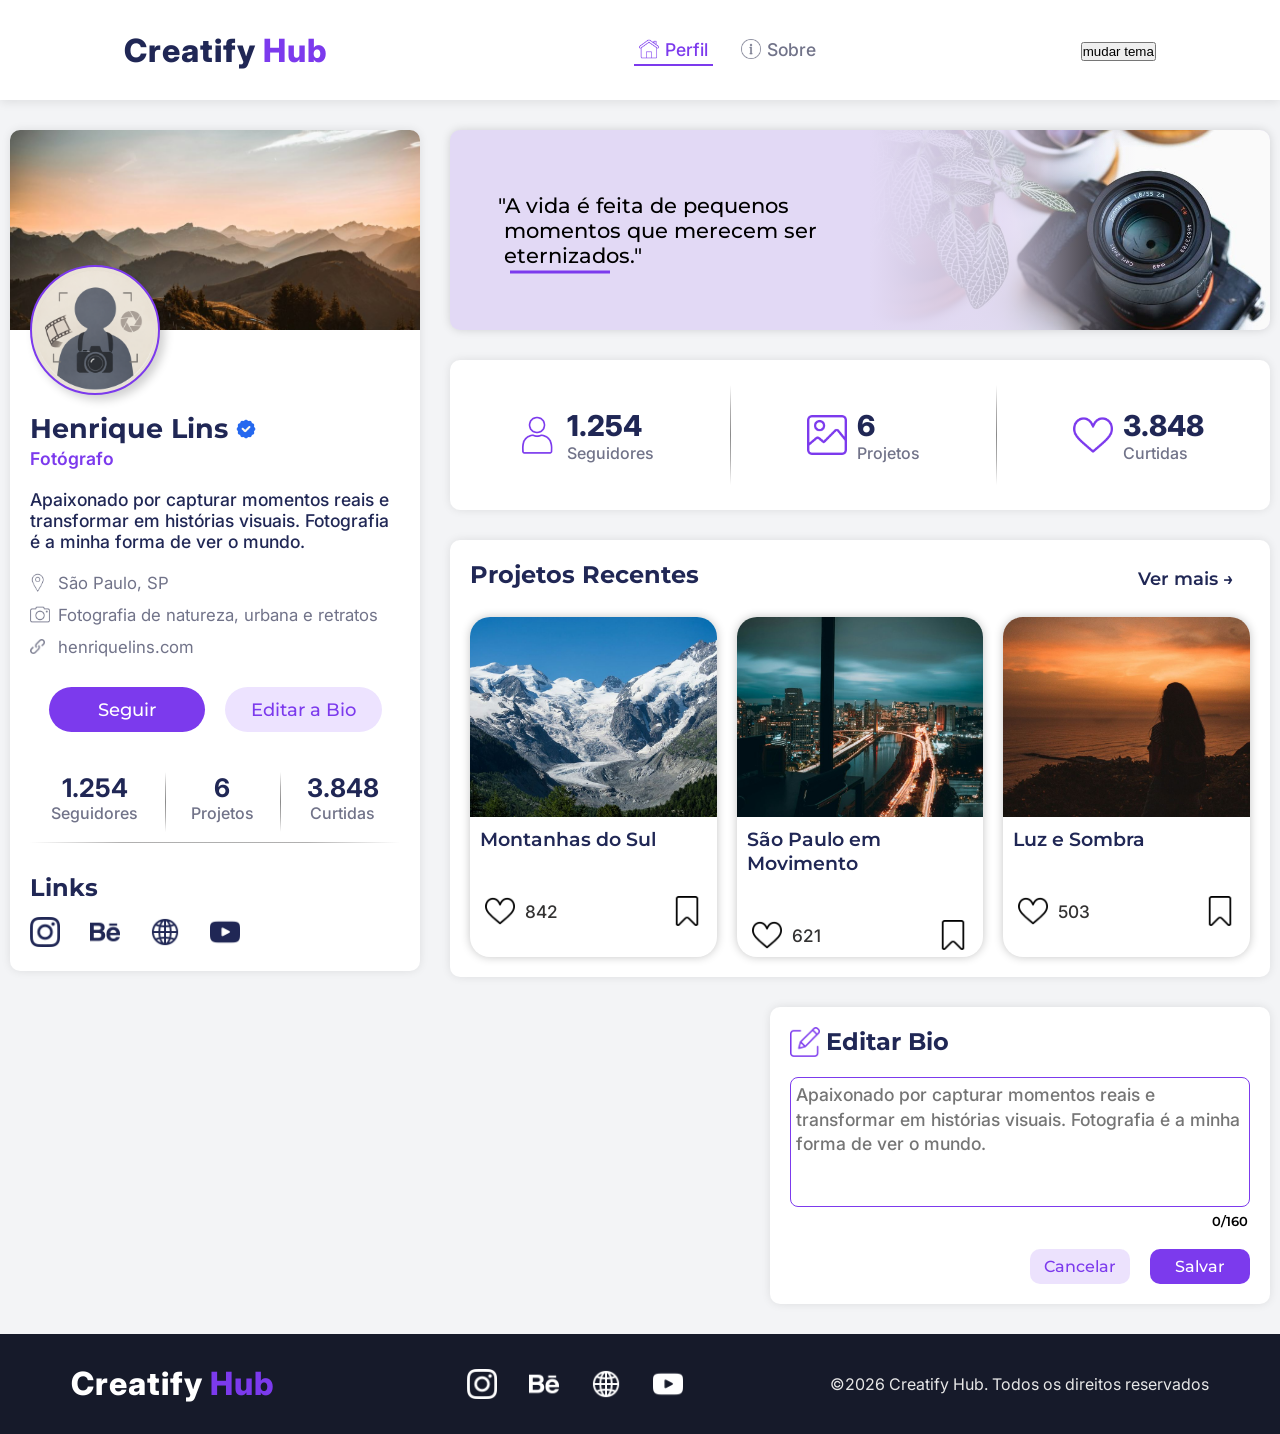
==== index.html @ ccadd4ab "feat: add classes and ids for like and save buttons" ====
<!DOCTYPE html>
<html lang="pt-BR">
<head>
    <meta charset="UTF-8">
    <meta name="viewport" content="width=device-width, initial-scale=1.0">
    <link rel="stylesheet" href="assets/css/style.css">
    <title>Perfil</title>
</head>
<body>
    <header>
        <section id="container-menu">
            <div class="logo-menu">
                <div class="logo-menu-img">
                </div>
                <div class="logo-menu-txt">
                    <p>Creatify <span>Hub</span></p>
                </div>
            </div>

            <nav aria-label="Menu principal" class="menu">
                <ul>
                    <li><a href="index.html" class="ativ"><img src="assets/icons/home.png" alt="" class="img-menu"><img src="assets/icons/home-hover.png" alt="" class="img-hover">Perfil</a></li>

                    <li><a href="pages/sobre.html" ><img src="assets/icons/sobre.png" alt="" class="img-menu"><img src="assets/icons/sobre-hover.png" alt="" class="img-hover">Sobre</a></li>
                </ul>
            </nav>

            <div>
                <button>mudar tema</button>
            </div>
        </section>
    </header>

    <main id="container-perfil">
        <section class="perfil">
            <div class="imagem-de-fundo">
                <img src="assets/img/fotografo-fundo.jpg" alt="" id="plano-fundo">
            </div>

            <div class="informacoes-perfil">
                <div class="info-perfil">
                    <div class="foto-perfil" id="fotos">
                        <img src="assets/img/avatar-fotografo.png" alt="" id="trocar-foto">
                    </div>

                    <h1 class="nome-pf">
                        <span id="nome">Henrique Lins</span>
                        <img src="assets/icons/verificado.png" alt="">
                    </h1>

                    <p id="profissao">Fotógrafo</p>

                    <p id="bio">Apaixonado por capturar momentos reais e transformar em histórias visuais. Fotografia é a minha forma de ver o mundo.</p>

                    <p class="bio-global">
                        <img src="assets/icons/localizacao.png" alt="" class="local-img">
                        <span id="localizacao">São Paulo, SP</span>
                    </p>

                    <p class="bio-global">
                        <span><img src="assets/icons/camera.png" alt="" class="traba-img" id="trabalhos-img"></span>
                        <span id="trabalhos">Fotografia de natureza, urbana e retratos</span>
                    </p>

                    <p class="bio-global">
                        <img src="assets/icons/link.png" alt="" class="link-img">
                        <a href="https://www.linkedin.com/in/henrique-lins-aragao/" target="_blank" rel="noopener noreferrer" id="link-projeto">henriquelins.com</a>
                    </p>

                    <div class="botoes-perfil">
                        <button id="btn-seguir" onclick="seguir()">Seguir</button>
                        <button id="btn-bio" onclick="abrirPopup()">Editar a Bio</button>
                    </div>

                    <dialog id="bio-popup" class="popup">
                        <button class="botao-fechar" onclick="fecharPopup()">X</button>
                        <h3>Editar Bio</h3>
                        <form action="" class="form-bio">
                            <div class="campo">
                                <label for="bio-nome">Nome de Usuario</label>
                                <input type="text" name="nome" id="bio-nome" placeholder="Ex: Henrique lins" maxlength="25">
                            </div>

                            <div class="campo">
                                <label for="profi">Profissão</label>
                                <select name="profi" id="profi" >
                                    <option value="" disabled selected>Escolher profissão</option>
                                    <option value="fotografo">Fotógrafo</option>
                                    <option value="designer">Designer</option>
                                    <option value="ilustrador">Ilustrador</option>
                                </select>
                            </div>

                            <div class="campo">
                                <label for="textoBio">Sua Biografia:</label>
                                <textarea id="textoBio" name="biografia" rows="4" maxlength="160" placeholder="Conte um pouco sobre você... (máximo 160 caracteres)"></textarea>
                                <p class="cont"><span id="contador-popup">0</span>/160</p>
                            </div>

                            <div class="campo">
                                <label for="estado">Escolha seu estado</label>
                                <select id="estado" name="estado" >
                                    <option value="" disabled selected>Escolha o seu estado...</option>
                                    <option value="AC">Acre, AC</option>
                                    <option value="AL">Alagoas, AL</option>
                                    <option value="AP">Amapá, AP</option>
                                    <option value="AM">Amazonas, AM</option>
                                    <option value="BA">Bahia, BH</option>
                                    <option value="CE">Ceará, CE</option>
                                    <option value="DF">Distrito Federal, DF</option>
                                    <option value="ES">Espírito Santo, ES</option>
                                    <option value="GO">Goiás, GO</option>
                                    <option value="MA">Maranhão, MA</option>
                                    <option value="MT">Mato Grosso, MT</option>
                                    <option value="MS">Mato Grosso do Sul, MS</option>
                                    <option value="MG">Minas Gerais, MG</option>
                                    <option value="PA">Pará, PA</option>
                                    <option value="PB">Paraíba, PB</option>
                                    <option value="PR">Paraná, PR</option>
                                    <option value="PE">Pernambuco, PE</option>
                                    <option value="PI">Piauí, PI</option>
                                    <option value="RJ">Rio de Janeiro, RJ</option>
                                    <option value="RN">Rio Grande do Norte, RN</option>
                                    <option value="RS">Rio Grande do Sul, RS</option>
                                    <option value="RO">Rondônia, RO</option>
                                    <option value="RR">Roraima, RR</option>
                                    <option value="SC">Santa Catarina, SC</option>
                                    <option value="SP">São Paulo, SP</option>
                                    <option value="SE">Sergipe, SE</option>
                                    <option value="TO">Tocantins, TO</option>
                                </select>
                            </div>

                            <div class="campo">
                                <label for="especifica">Especificação do seu Trabalho</label>
                                <input type="text" name="especifica" id="especifica"  placeholder="Ex: Fotografia de natureza, urbana e retratos" maxlength="70">
                            </div>

                            <div class="campo">
                                <label for="site">Site</label>
                                <input type="text" name="site" id="site" placeholder="Nome visual Ex: henriquelins.com">
                            </div>

                            <div class="campo">
                                <label for="site-url">URL do Site</label>
                                <input type="url" name="site-url" id="site-url" placeholder="Ex: https://henriquelins.com.br">
                            </div>  
                        </form>
                        <button id="salvar" onclick="salvar()">Salvar</button>
                    </dialog>
                </div>

                <div class="seguidor">
                    <div class="info-segui">
                        <p id="num-seguidores">1.254</p>
                        <span>Seguidores</span>
                    </div>

                    <div class="divisoria"></div>

                    <div class="info-segui">
                        <p>6</p>
                        <span>Projetos</span>
                    </div>

                    <div class="divisoria"></div>

                    <div class="info-segui">
                        <p class="total-curtidas">3.848</p>
                        <span>Curtidas</span>
                    </div>
                </div>

                <nav aria-labelledby="titulo-links" class="redes">
                    <h2 id="titulo-links">Links</h2>
                    <ul>
                        <li><a href="#!">
                            <img src="assets/icons/instagram.png" alt="Acessar Instagram" class="rede-img">
                            <img src="assets/icons/instagram-hover.png" alt="" class="rede-hover">
                        </a></li>

                        <li><a href="#!">
                            <img src="assets/icons/behance.png" alt="Acessar Behance" class="rede-img">
                            <img src="assets/icons/behance-hover.png" alt="" class="rede-hover">
                        </a></li>

                        <li><a href="#!">
                            <img src="assets/icons/internet.png" alt="Acessar Site pessoal" class="rede-img">
                            <img src="assets/icons/internet-hover.png" alt="" class="rede-hover">
                        </a></li>

                        <li><a href="#!">
                            <img src="assets/icons/youtube.png" alt="Acessar YouTube" class="rede-img">
                            <img src="assets/icons/youtube-hover.png" alt="" class="rede-hover">
                        </a></li>
                    </ul>
                </nav>
            </div>
        </section>
  
        <section class="conteudo">
            <div class="frase">
                <pre class="frase-txt" id="frase-conteudo"></pre>

                <div class="frase-img">
                    <img src="assets/img/fotografo-frase.jpg" alt="" id="img-frase">
                </div>
            </div>

            <div class="seguidores">
                <div class="visualizacao">
                    <div><img src="assets/icons/seguidores.png" alt=""></div>
                    <div>
                        <p id="segui">1.254</p>
                        <span>Seguidores</span>
                    </div>
                </div>

                <div class="divisor"></div>

                <div class="visualizacao">
                    <div><img src="assets/icons/projetos.png" alt=""></div>
                    <div>
                        <p>6</p>
                        <span>Projetos</span>
                    </div>
                </div>

                <div class="divisor"></div>

                <div class="visualizacao">
                    <div><img src="assets/icons/curtidas.png" alt=""></div>
                    <div>
                        <p class="total-curtidas">3.848</p>
                        <span>Curtidas</span>
                    </div>
                </div>
            </div>

            <div class="projeto">
                <div class="projeto-titulo">
                    <h2>Projetos Recentes</h2>

                    <button id="btn-ver" onclick="ver()">Ver mais →</button>
                </div>

                <div class="cards">
                    <article class="card">
                        <div class="card-img">
                            <img src="assets/img/fotografo-natureza-1.jpg" alt="Grandes montanhas cobertas de neve sob um céu azul limpo, com um vale glacial ao centro e árvores na base." id="card1">
                        </div>

                        <div class="card-txt">
                            <h3 id="titulo1">Montanhas do Sul</h3>

                            <div class="curti-favorito">
                                <div class="curtidas">
                                    <button class="btn-curtir" aria-label="Curtir post 1"><img src="assets/icons/gostei.png" alt="" class="icone-curtir"></button>
                                    <span class="contador-curtidas">842</span>
                                </div>
                                
                                <button class="btn-salvar" aria-label="Salvar post 1 nos favoritos"><img src="assets/icons/salvar.png" alt="" class="icone-salvar"></button>
                            </div>
                        </div>
                    </article>

                    <article class="card">
                        <div class="card-img">
                            <img src="assets/img/fotografo-urbano-2.jpg" alt="Vista noturna de uma cidade iluminada através de uma janela de escritório, mostrando pontes e o rastro de luz dos carros." id="card2">
                        </div>

                        <div class="card-txt">
                            <h3 id="titulo2">São Paulo em Movimento</h3>

                            <div class="curti-favorito">
                                <div class="curtidas">
                                    <button class="btn-curtir" aria-label="Curtir post 2"><img src="assets/icons/gostei.png" alt="" class="icone-curtir"></button>
                                    <span class="contador-curtidas">621</span>
                                </div>

                                <button class="btn-salvar" aria-label="Salvar post 2 nos favoritos"><img src="assets/icons/salvar.png" alt="" class="icone-salvar"></button>
                            </div>
                        </div>
                    </article>

                    <article class="card">
                        <div  class="card-img">
                            <img src="assets/img/fotografo-retrato-1.jpg" alt="Silhueta de uma pessoa de costas observando o mar e o horizonte durante um pôr do sol alaranjado." id="card3">
                        </div>

                        <div class="card-txt">
                            <h3 id="titulo3">Luz e Sombra</h3>

                            <div class="curti-favorito">
                                <div class="curtidas">
                                    <button class="btn-curtir" aria-label="Curtir post 3"><img src="assets/icons/gostei.png" alt="" class="icone-curtir"></button>
                                    <span class="contador-curtidas">503</span>
                                </div>

                                <button class="btn-salvar" aria-label="Salvar post 3 nos favoritos"><img src="assets/icons/salvar.png" alt="" class="icone-salvar"></button>
                            </div>
                        </div>
                    </article>

                    <article class="card invisivel">
                        <div class="card-img">
                            <img src="assets/img/fotografo-urbano-1.jpg" alt="Pessoa de costas caminhando pelo corredor central de um grande galpão abandonado com pilares pichados." id="card4">
                        </div>

                        <div class="card-txt">
                            <h3 id="titulo4">Novos Caminhos</h3>

                            <div class="curti-favorito">
                                <div class="curtidas">
                                    <button class="btn-curtir" aria-label="Curtir post 4"><img src="assets/icons/gostei.png" alt="" class="icone-curtir"></button>
                                    <span class="contador-curtidas">700</span>
                                </div>

                                <button class="btn-salvar" aria-label="Salvar post 4 nos favoritos"><img src="assets/icons/salvar.png" alt="" class="icone-salvar"></button>
                            </div>
                        </div>
                    </article>

                    <article class="card invisivel">
                        <div class="card-img">
                            <img src="assets/img/fotografo-retrato-2.jpg" alt="Primeiro plano de um suricato olhando diretamente para a câmera contra um fundo de terra desfocado." id="card5">
                        </div>

                        <div class="card-txt">
                            <h3 id="titulo5">Luz Natural do Deserto</h3>

                            <div class="curti-favorito">
                                <div class="curtidas">
                                    <button class="btn-curtir" aria-label="Curtir post 5"><img src="assets/icons/gostei.png" alt="" class="icone-curtir"></button>
                                    <span class="contador-curtidas">935</span>
                                </div>

                                <button class="btn-salvar" aria-label="Salvar post 5 nos favoritos"><img src="assets/icons/salvar.png" alt="" class="icone-salvar"></button>
                            </div>
                        </div>
                    </article>

                    <article class="card invisivel">
                        <div class="card-img">
                            <img src="assets/img/fotografo-natureza-2.jpg" alt="Extenso campo de lavandas roxas organizadas em fileiras sob a luz forte do pôr do sol." id="card6">
                        </div>

                        <div class="card-txt">
                            <h3 id="titulo6">Campo de Flores</h3>

                            <div class="curti-favorito">
                                <div class="curtidas">
                                    <button class="btn-curtir" aria-label="Curtir post 6"><img src="assets/icons/gostei.png" alt="" class="icone-curtir"></button>
                                    <span class="contador-curtidas">247</span>
                                </div>

                                <button class="btn-salvar" aria-label="Salvar post 6 nos favoritos"><img src="assets/icons/salvar.png" alt="" class="icone-salvar"></button>
                            </div>
                        </div>
                    </article>
                </div>
            </div>

            <div class="editar-bio">
                <h2 id="edt"><img src="assets/icons/editar.png" alt="">Editar Bio</h2>
                <form action="">
                    <textarea aria-labelledby="edt" id="trocar-bio" name="trocar-bio" rows="4" maxlength="160" placeholder=""></textarea>
                    <p class="cont-princi"><span id="contador-principal">0</span>/160</p>

                    <div class="botoes-bio">
                        <button type="reset" class="btn-biografia btn-cancela">Cancelar</button>
                        <button type="button" class="btn-biografia btn-salvar" onclick="trocar()">Salvar</button>
                    </div>
                </form>
            </div>
        </section>

    </main>

    <footer>
        <section class="rodape">
            <div class="logo-rodape">
                <div class="logo-rodape-img">

                </div>
                <div class="logo-rodape-txt">
                    <p>Creatify <span>Hub</span></p>
                </div>
            </div>

            <nav aria-label="Redes sociais" class="redes-sociais">
                <ul>
                    <li><a href="#!"><img src="assets/icons/instagram-branco.png" alt="Acessar Instagram"></a></li>
                    <li><a href="#!"><img src="assets/icons/behance-branco.png" alt="Acessar Behance"></a></li>
                    <li><a href="#!"><img src="assets/icons/internet-branco.png" alt="Acessar Site pessoal"></a></li>
                    <li><a href="#!"><img src="assets/icons/youtube-branco.png" alt="Acessar YouTube"></a></li>
                </ul>
            </nav>

            <div class="copy">
                <p>&copy;2026 Creatify Hub. Todos os direitos reservados</p>
            </div>
        </section>
    </footer>

    <script src="assets/js/script.js"></script>
</body>
</html>
---- assets/css/style.css ----
@charset "UTF-8";
@import url('variables.css');

*{
    padding: 0;
    margin: 0;
    box-sizing: border-box;
    outline: 1px solid re;
}

a{
    text-decoration: none;
    user-select: none;
    white-space: nowrap;
    -webkit-tap-highlight-color: transparent;
}

img{
    max-width: 100%;
    height: auto;
    display: block;
    user-select: none;
    -webkit-user-drag: none;
}

h1,h2,h3{
    font-family: var(--fonte-titulo);
    color: var(--cor-texto-escuro);
}

ul{
    list-style: none;
}

body{
    background-color: var(--cor-fundo);
    font-family: var(--fonte-texto);
}

.logo-menu, .logo-rodape{
    width: 100%;
    max-width: 250px;
}

.logo-menu-txt, .logo-rodape-txt{
    font-size: 2rem;
    font-weight: 800;
    letter-spacing: 1px;
}

.logo-menu-txt span, .logo-rodape-txt span{
    color: var(--cor-primaria);
}

html{
    scroll-behavior: smooth;
    scrollbar-width: thin;
    scrollbar-color: var(--cor-primaria) var(--cor-fundo);
}

::-webkit-scrollbar{
    width: 12px;
}

::-webkit-scrollbar-track{
    background-color: var(--cor-fundo);
}

::-webkit-scrollbar-thumb{
    background-color: var(--cor-primaria);
    border-radius: 10px;
    border: 3px solid var(--cor-fundo); 
}

/* ========== Inicio do Menu da pagina ========== */
header{
    display: flex;
    align-items: center;
    justify-content: center;
    min-height: 100px;
    width: 100%;
    background-color: var(--cor-fundo-branco);
    box-shadow: 0px 2px 10px #00000018;
}

#container-menu{
    width: 100%;
    max-width: 1600px;
    min-height: 80px;
    display: flex;
    align-items: center;
    justify-content: space-around;
    flex-flow: row wrap;
}

.logo-menu-txt {
    color: var(--cor-texto-escuro);
}

.menu{
    width: 100%;
    max-width: 210px;
    padding: 5px;
}

.menu ul{
    display: flex;
    justify-content: space-around;
    gap: 10px;
}

.menu a{
    display: flex;
    align-items: end;
    gap: 6px;
    cursor: pointer;
    line-height: 1;
    color: var(--cor-texto-clara);
    font-size: 1.1rem;
    font-weight: 500;
    padding: 5px;
    border-bottom: 2px solid transparent;
    transition: color .3s ease-in-out, border .3s ease-in-out;
}

.menu a:hover{
    color: var(--cor-primaria);
    border-bottom: 2px solid var(--cor-primaria);
}

.menu a:hover .img-hover{
    display: block;
}

.menu a:hover .img-menu{
    display: none;
}

.img-hover{
    display: none;
}

.menu img{
    max-width: 20px;
}

.menu a:focus-visible{
    outline: 2px solid var(--cor-primaria);
    outline-offset: 4px;
    color: var(--cor-primaria);
    border-bottom: none;
    border-radius: 5px;
}

.menu a:focus-visible .img-hover{
    display: block;
}

.menu a:focus-visible .img-menu{
    display: none;
}

a.ativ{
    color: var(--cor-primaria);
    border-bottom: 2px solid var(--cor-primaria);
}

a.ativ .img-hover{
    display: block;
}

a.ativ .img-menu{
    display: none;
}
/* ========== Fim do Menu da pagina ========== */


/* ========== Inicio da pagina perfil ========== */
#container-perfil{
    display: flex;
    align-items: flex-start;
    justify-content: center;
    flex-flow: row nowrap;
    margin: 20px auto;
    gap: 30px;
    width: 100%;
    max-width: 1600px;
    padding: 10px;
}

.perfil{
    background-color: var(--cor-fundo-branco);
    box-shadow: 0px 0px 10px #00000018;
    border-radius: 10px;
    flex: 1;
}

.imagem-de-fundo{
    border-radius: 10px 10px 0 0;
    height: 200px;
}

.imagem-de-fundo img{
    border-radius: 10px 10px 0 0;
    height: 200px;
    width: 100%;
    object-fit: cover;
}

.foto-perfil{
    position: absolute;
    box-shadow: 5px 5px 10px #0000002f;
    background-color: #E9E2D6;
    border-radius: 50%;
    width: 130px;
    height: 130px;
    bottom:50%;
    top: 0;
    left: 20px;
    transform: translateY(-50%);
    border: 2px solid var(--cor-primaria);
    z-index: 1;
}

.foto-perfil img{
    object-fit: cover;
    border-radius: 50%;
}

.informacoes-perfil{
    position: relative;
    display: flex;
    flex-flow: column nowrap;
    gap: 30px;
    padding: 20px;
}

.info-perfil{
    margin-top: 60px;
}

.nome-pf{
    display: flex;
    align-items: center;
    gap: 8px;
    line-height: 1.4;
}

.nome-pf img{
    max-width: 20px;
}

#nome{
    font-weight: 700;
    font-size: 1.7rem;
    color: var(--cor-texto-escuro);
}

#profissao{
    font-size: 1.1rem;
    font-weight: 600;
    color: var(--cor-primaria);
    margin-bottom: 20px;
}

#bio{
    font-size: 1.1rem;
    margin-bottom: 20px;
    font-weight: 500;
    color: var(--cor-texto-escuro);
    overflow-wrap: anywhere;
}

.bio-global{
    display: flex;
    align-items: center;
    gap: 8px;
    margin: 12px 0;
    color: var(--cor-texto-clara);
    font-size: 1.05rem;
    font-weight: 400;
}

.local-img , .link-img{
    max-width: 15px;
    margin-right: 5px;
}

#trabalhos{
    overflow-wrap: anywhere;
}

.traba-img{
    max-width: 20px;
}

.botoes-perfil{
    width: 100%;
    max-width: 90%;
    margin: 30px auto 0 auto;
    display: flex;
    justify-content: center;
    flex-flow: row wrap;
    gap: 20px;
}

#link-projeto{
    color: var(--cor-texto-clara);
    transition: color .2s;
    user-select: auto;
    cursor: pointer;
    border-radius: 3px;
}

#link-projeto:hover{
    color: var(--cor-primaria);
    text-decoration: underline;
}

#link-projeto:focus-visible{
    outline: 1px solid var(--cor-primaria);
    outline-offset: 3px;
    color: var(--cor-primaria);
    text-decoration: underline;
}

#btn-seguir, #btn-bio{
    flex: 1;
    border: none;
    padding: 12px;
    font-size: 1.1rem;
    font-weight: 500;
    border-radius: 50px;
    white-space: nowrap;
    font-family: var(--fonte-titulo);
    cursor: pointer;
    transition: transform .2s;
}

#btn-seguir:active, #btn-bio:active{
    transform: translateY(5px) scale(.95);
}

#btn-seguir:focus-visible, #btn-bio:focus-visible{
    outline: 2px solid var(--cor-primaria);
    outline-offset: 6px;
    transform: translateY(5px) scale(.95);
}

#btn-seguir{
    background-color: var(--cor-primaria);
    color: var(--cor-fundo-branco);
}

#btn-bio{
    background-color: #ede3ff;
    color: var(--cor-primaria);
}

.seguidor{
    position: relative;
    display: flex;
    justify-content: space-evenly;
    align-items: center;
    gap: 10px;
    text-align: center;
    padding: 10px 5px 20px 5px;
}

.seguidor::before{
    position: absolute;
    content: "";
    background-image: linear-gradient(to right,#FFF , #b1b0b0, #8b8b8bb0 ,#b1b0b0 , #FFF );
    bottom: 0;
    left: 0;
    width: 100%;
    height: 1px;
}

.divisoria::before{
    position: absolute;
    content: "";
    background-image: linear-gradient(to bottom,#FFF , #b1b0b0, #8b8b8b ,#b1b0b0 , #FFF );
    top: 50%;
    bottom: 0;
    width: 1px;
    height: 60px;
    transform: translateY(-50%);
}

.info-segui p{
    color: var(--cor-texto-escuro);
    font-size: 1.6rem;
    font-weight: 700;
}

.info-segui span, .visualizacao span{
    color: var(--cor-texto-clara);
    font-size: 1rem;
    font-weight: 500;
}

.redes h2{
    margin-bottom: 15px;
}

.redes a{
    cursor: pointer;
    position: relative;
    display: inline-block;
    width: 30px;
    height: 30px;
}

.redes ul{
    display: flex;
    align-self: center;
    gap: 30px;
}

.redes img{
    max-width: 100%;
    height: auto;
    position: absolute;
    left: 0;
    top: 0;
    transition: opacity .5s ease-out;
}

.rede-img{
    opacity: 1;
}

.rede-hover {
    opacity: 0;
}

.redes a:hover .rede-img {
    opacity: 0;
}

.redes a:hover .rede-hover {
    opacity: 1;
}

.redes a:focus-visible{
    outline: 2px solid var(--cor-primaria);
    outline-offset: 4px;
    border-radius: 5px;
}

.redes a:focus-visible .rede-img {
    opacity: 0;
}

.redes a:focus-visible .rede-hover {
    opacity: 1;
}

.popup{
    width: 90%;
    max-width: 450px;
    position: fixed;
    left: 50%;
    top: 50%;
    transform: translate(-50%, -50%);
    background-color: var(--cor-fundo);
    border: none;
    padding: 20px;
    box-shadow: 0px 0px 10px #00000069;
    border-radius: 20px;
    z-index: 1;
}

.popup::backdrop{
    background-color: #000000a8;
}

.popup h3{
    font-size: 1.3rem;
    font-weight: 700;
    color: var(--cor-primaria);
    margin-bottom: 20px;
}

.botao-fechar{
    font-size: 1rem;
    font-weight: 700;
    line-height: 1;
    padding: 4px 6px;
    position: absolute;
    top: 20px;
    right: 20px;
    cursor: pointer;
    color: var(--cor-primaria);
    font-family: var(--fonte-texto);
    border-radius: 5px;
    border: none;
    background-color: transparent;
    transition: background-color .4s , color .4s;
}

.botao-fechar:hover{
    background-color: var(--cor-primaria);
    color: var(--cor-fundo-branco);
}

.form-bio{
    display: flex;
    flex-flow: column nowrap;
    align-items: flex-start;
    gap: 20px;
}

.campo{
    display: flex;
    align-self: stretch;
    flex-flow: column nowrap;
    gap: 10px;
    font-family: var(--fonte-titulo);
}

.campo label{
    font-size: 1.15rem;
    font-weight: 600;
    color: var(--cor-texto-escuro);
}

#bio-nome, #site, #especifica {
    font-size: 1.06rem;
    font-weight: 400;
    border: 2px solid var(--cor-primaria);
    border-radius: 5px;
    padding: 8px 5px;

    font-family: var(--fonte-texto);
    transition: border .4s, border-radius .4s, box-shadow .4s;
}

#bio-nome:focus, .campo textarea:focus, #site:focus, #especifica:focus{
    border: 2px solid var(--cor-primaria-hover);
    border-radius: 10px;
    outline: none;
    box-shadow: 0px 0px 10px #5928ad67;
}

.campo textarea{
    border: 2px solid var(--cor-primaria);
    border-radius: 5px;
    padding: 10px;
    resize: none;
    height: 130px;
    font-size: 1.06rem;
    font-weight: 400;
    transition: border .4s, border-radius .4s, box-shadow .4s;
}

.cont, .cont-princi{
    font-family: var(--fonte-titulo);
    font-weight: 600;
    text-align: right;
    font-size: .8rem;
    line-height: 1;
    padding-right: 2px;
}

.campo select{
    font-size: 1.06rem;
    font-weight: 500;
    color: var(--cor-texto-escuro);
    align-self: flex-start;
    padding: 5px;
    cursor: pointer;
    border: 2px solid var(--cor-primaria);
    border-radius: 5px;
    font-family: var(--fonte-texto);
}

.campo select:focus{
    outline: none;
    border: 2px solid var(--cor-primaria-hover);
}

#salvar{
    display: block;
    margin: 20px 5px 10px auto;
    width: 80px;
    padding: 10px;
    border-radius: 20px;
    border: none;
    background-color: var(--cor-primaria);
    color: var(--cor-fundo-branco);
    font-size: 1rem;
    font-weight: 500;
    font-family: var(--fonte-titulo);
    cursor: pointer;
}

.conteudo{
    display: flex;
    flex-flow: column nowrap;
    gap: 30px;
    flex: 2;
}

.frase{
    display: flex;
    align-items: center;
    justify-content: center;
    background-color: #7c3aed25;
    box-shadow: 0px 0px 10px #00000025;
    border-radius: 10px;
    min-height: 120px;
}

.frase-txt{
    position: relative;
    display: flex;
    align-items: center;
    justify-content: space-around;
    font-size: 1.3rem;
    font-family: var(--fonte-titulo);
    font-weight: 500;
    flex: 1;
    min-height: 100px;
    padding: 10px;
}

.frase-txt::before{
    position: absolute;
    content: "";
    bottom: 5px;
    right: 50%;
    width: 100px;
    height: 3px;
    transform: translate(-50%, -50%);
    background-color: var(--cor-primaria);
}

.frase-img{
    position: relative;
    align-self: stretch;
    flex: 1;
}

.frase-img img {
    display: block;
    border-radius: 0px 10px 10px 0px;
    width: 100%;
    height: 200px;
    object-fit: cover;
}

.frase-img::after{
    position: absolute;
    content: "";
    inset: 0;
    background-image: linear-gradient(to right, #E2D9F4, #e2d9f4d2, #ffffff00 , #ffffff00);
}

.seguidores{
    position: relative;
    background-color: var(--cor-fundo-branco);
    box-shadow: 0px 0px 10px #00000018;
    display: flex;
    align-items: center;
    justify-content: space-evenly;
    border-radius: 10px;
    height: 150px;
    gap: 10px;
}

.visualizacao {
    display: flex;
    align-items: center;
    justify-content: center;
    gap: 10px;
}

.visualizacao img{
    max-width: 40px;
}

.visualizacao p{
    font-size: 1.8rem;
    font-weight: 800;
    color: var(--cor-texto-escuro);
}

.divisor::before{
    position: absolute;
    content: "";
    background-image: linear-gradient(to bottom,#FFF , #b1b0b0, #8b8b8b ,#b1b0b0 , #FFF );
    width: 1px;
    height: 100px;
    transform: translateY(-50%);
    top: 50%;
    bottom: 0;
}

.projeto{
    background-color: var(--cor-fundo-branco);
    box-shadow: 0px 0px 10px #00000018;
    border-radius: 10px;
    padding: 20px;
}

#btn-ver{
    cursor: pointer;
    padding: 8px 16px;
    background-color: transparent;
    font-family: var(--fonte-titulo);
    font-size: 1.1rem;
    font-weight: 600;
    color: var(--cor-texto-escuro);
    border: none;
    transition: color .2s;
}

#btn-ver:hover{
    color: var(--cor-primaria);
}

#btn-ver:focus-visible{
    outline: 2px solid var(--cor-primaria);
    outline-offset: 2px;
    color: var(--cor-primaria);
    border-radius: 5px;
}

.projeto-titulo{
    display: flex;
    justify-content: space-between;
    margin-bottom: 20px;
}

.cards{
    display: grid;
    grid-template-columns: repeat(3,1fr);
    gap: 20px;
}

.card{
    box-shadow: 0px 0px 10px #0000003b;
    border-radius: 20px;
    height: 340px;
}

.card-img img{
    height: 200px;
    width: 100%;
    border-radius: 20px 20px 0px 0px;
    object-fit: cover;
}

.card-txt{
    padding: 10px;
}

.curti-favorito{
    height: 90px;
    display: flex;
    align-items: end;
    justify-content: space-between;
    padding: 10px 0;
}

.curti-favorito button{
    border: none;
    padding: 5px;
    cursor: pointer;
    background-color: transparent;
}

.curti-favorito button:focus-visible{
    outline: 2px solid var(--cor-primaria);
    outline-offset: 1px;
    border-radius: 5px;
}

.curti-favorito img{
    max-width: 30px;
}

.card-txt h3{
    font-size: 1.2rem;
    font-weight: 600;
}

.curtidas{
    display: flex;
    align-items: center;
    gap: 5px;
}

.curtidas span{
    color: #333232;
    font-size: 1.08rem;
    font-weight: 500;
}

.invisivel{
    display: none;
}

.editar-bio{
    width: 100%;
    max-width: 500px;
    align-self: flex-end;
    background-color: var(--cor-fundo-branco);
    box-shadow: 0px 0px 10px #00000018;
    border-radius: 10px;
    padding: 20px;
}

.editar-bio h2{
    display: flex;
    line-height: 1;
    align-items: center;
    margin-bottom: 20px;
    gap: 6px;
}

.editar-bio img{
    max-width: 30px;
}

.editar-bio textarea{
    width: 100%;
    height: 130px;
    
    resize: none;
    font-size: 1.1rem;
    font-family: var(--fonte-texto);
    font-weight: 500;
    padding: 5px;
    line-height: 1.4;
    border: 1px solid var(--cor-primaria);
    border-radius: 8px;
    transition: border .3s, border-radius .3s;
}

.cont-princi{
    margin: 5px 0 20px 0;
}

.editar-bio textarea:focus{
    border: 1px solid var(--cor-primaria-hover);
    outline: none;
    border-radius: 12px;
    box-shadow: 0px 0px 10px #5928ad67;
}

.botoes-bio{
    display: flex;
    justify-content: right;
    gap: 20px;
}

.btn-biografia{
    font-family: var(--fonte-titulo);
    font-size: 1rem;
    font-weight: 500;
    cursor: pointer;
    width: 100px;
    padding: 8px;
    border-radius: 10px;
    border: none;
}

.btn-cancela{
    background-color: #7c3aed25;
    color: var(--cor-primaria);
}

.btn-salvar{
    background-color: var(--cor-primaria);
    color: var(--cor-fundo-branco);
}
/* ========== Fim da pagina perfil ========== */


/* ========== Inicio do Rodape da pagina ========== */
footer{
    width: 100%;
    background-color: var(--cor-fundo-rodape);
    min-height: 100px;
    padding: 10px;
    color: var(--cor-texto-rodape);
    display: flex;
    align-items: center;
    justify-content: center;
}

.rodape{
    width: 100%;
    max-width: 1600px;
    min-height: 80px;
    display: flex;
    align-items: center;
    justify-content: space-around;
    flex-flow: row wrap;
    gap: 10px;
}

.logo-rodape-txt{
    color: var(--cor-fundo-branco);
}

.redes-sociais{
   padding: 8px;
}

.redes-sociais ul{
    display: flex;
    flex-flow: row wrap;
    gap: 20px;
}

.redes-sociais img{
    max-width: 30px;
}

.redes-sociais a{
    display: block;
    padding: 6px;
    border-radius: 10px;
    cursor: pointer;
    transition: background-color .4s, transform .4s;
}

.redes-sociais a:hover{
    background-color: #ffffff1e;
    transform: translateY(-3px);
}

.redes-sociais a:focus-visible{
    outline: 2px solid var(--cor-fundo);
    transform: translateY(-3px);
}
/* ========== Fim do Rodape da pagina ========== */
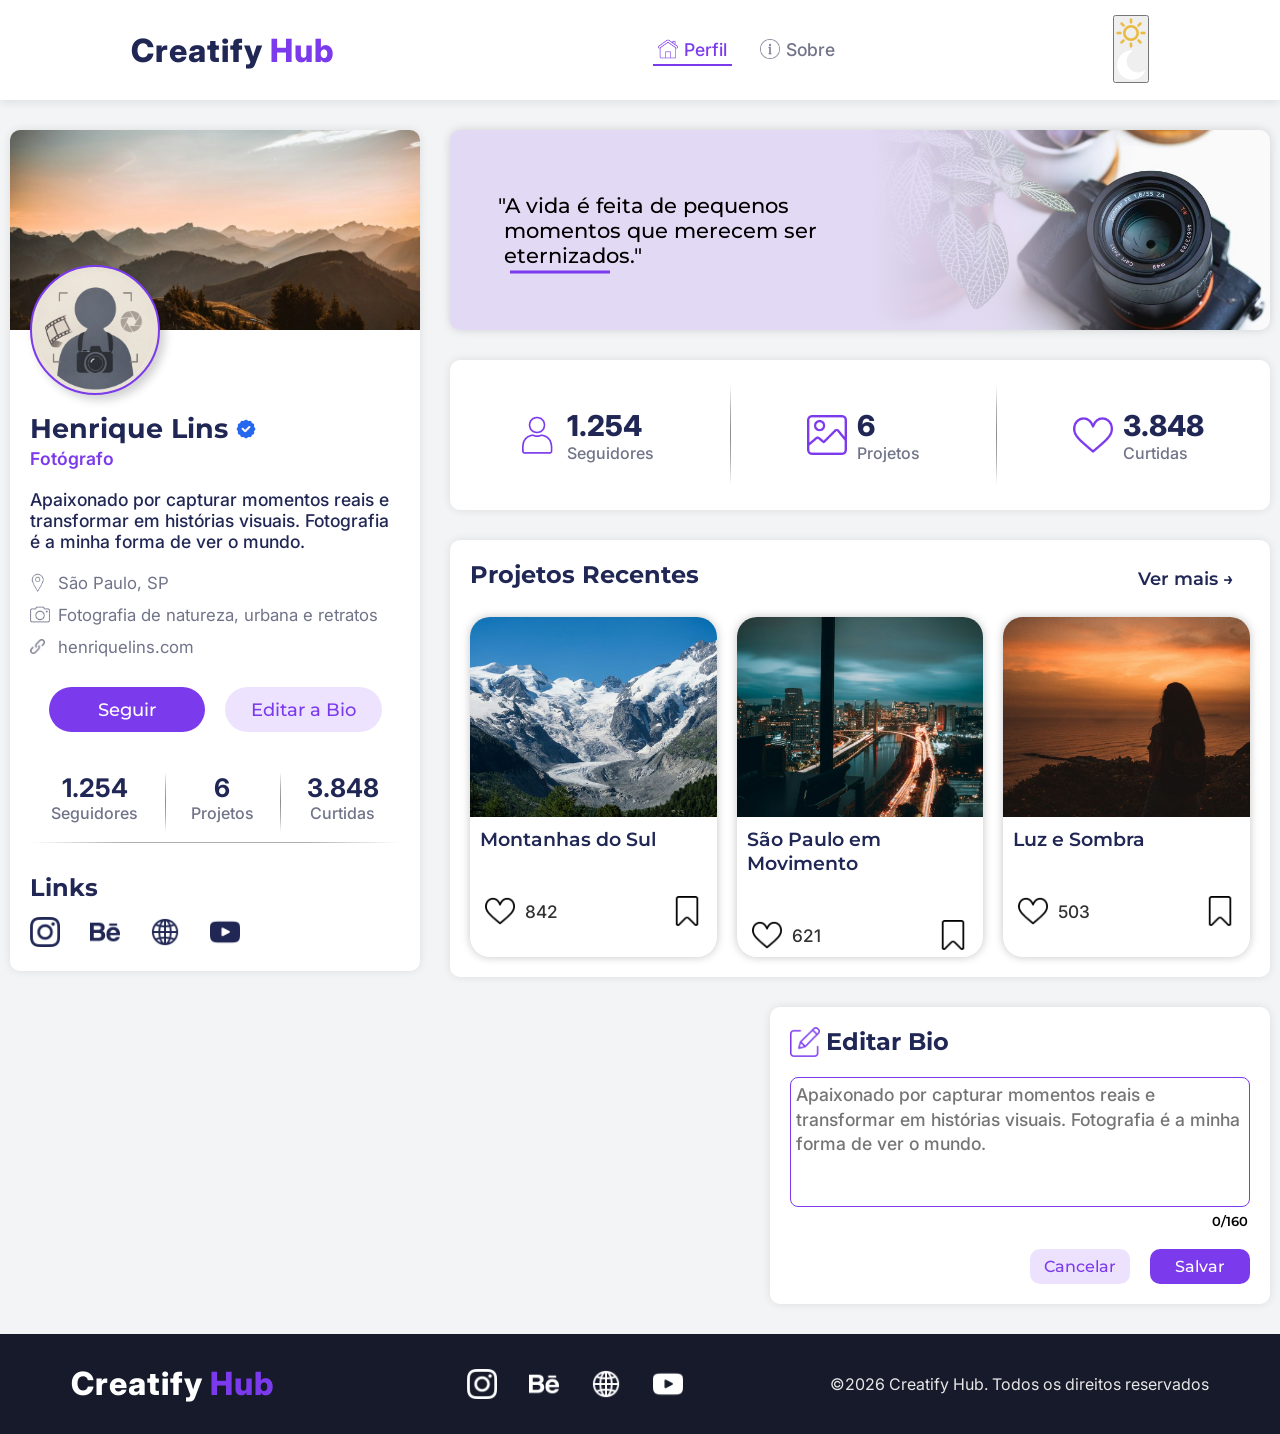
==== commit 2dcda75f: "feat: add theme toggle button to profile page" ====
--- a/index.html
+++ b/index.html
@@ -26,7 +26,12 @@
             </nav>
 
             <div>
-                <button>mudar tema</button>
+                <button id="troca-tema" onclick="mudar()">
+                    <span class="bolinha">
+                        <img src="assets/icons/tema-claro.png" alt="" id="tema-img" class="tema-claro">
+                        <img src="assets/icons/tema-escuro.png" alt="" id="tema-img" class="tema-escuro">
+                    </span>
+                </button>
             </div>
         </section>
     </header>
@@ -404,5 +409,6 @@
     </footer>
 
     <script src="assets/js/script.js"></script>
+    <script src="assets/js/sobre.js"></script>
 </body>
 </html>
--- a/assets/css/style.css
+++ b/assets/css/style.css
@@ -5,7 +5,6 @@
     padding: 0;
     margin: 0;
     box-sizing: border-box;
-    outline: 1px solid re;
 }
 
 a{
@@ -526,7 +525,7 @@
     color: var(--cor-texto-escuro);
 }
 
-#bio-nome, #site, #especifica {
+#bio-nome, #site, #especifica, #site-url{
     font-size: 1.06rem;
     font-weight: 400;
     border: 2px solid var(--cor-primaria);
@@ -537,7 +536,7 @@
     transition: border .4s, border-radius .4s, box-shadow .4s;
 }
 
-#bio-nome:focus, .campo textarea:focus, #site:focus, #especifica:focus{
+#bio-nome:focus, .campo textarea:focus, #site:focus, #especifica:focus, #site-url:focus{
     border: 2px solid var(--cor-primaria-hover);
     border-radius: 10px;
     outline: none;
@@ -635,6 +634,11 @@
     height: 3px;
     transform: translate(-50%, -50%);
     background-color: var(--cor-primaria);
+    transition: right 0.3s ease;
+}
+
+.frase-txt.mover::before{
+    right: 59%;
 }
 
 .frase-img{
@@ -880,6 +884,269 @@
 /* ========== Fim da pagina perfil ========== */
 
 
+/* ========== Inico da pagina sobre ========== */
+#container-sobre{
+    display: flex;
+    justify-self: center;
+    flex-flow: column nowrap;
+    max-width: 1500px;
+    width: 100%;
+    gap: 50px;
+    padding: 10px;
+    margin: 30px 0;
+}
+
+#container-sobre p{
+    font-size: 1.1rem;
+    font-weight: 500;
+    color: var(--cor-texto-clara);
+}
+
+.global-span{
+    display: block;
+    font-weight: 700;
+    color: var(--cor-primaria);
+    margin-bottom: 8px;
+}
+
+.hero-sobre p, .conteudo-sobre p{
+    margin: 10px 0 0 0;
+}
+
+.hero-sobre{
+    display: flex;
+    gap: 10px;
+}
+
+.hero-txt{
+    flex: 4;
+}
+
+.hero-txt h1 {
+    line-height: 1;
+}
+
+.hero-txt h1 > span{
+    color: var(--cor-primaria);
+}
+
+.hero-txt p{
+    margin: 15px 0;
+}
+
+.hero-txt a{
+    display: block;
+    text-align: center;
+    padding: 10px;
+    border-radius: 10px;
+    max-width: 180px;
+    background-color: var(--cor-secundaria);
+    color: black;
+    font-size: 1.1rem;
+    font-weight: 600;
+    letter-spacing: 1px;
+    transition: transform .1s;
+    margin-top: 20px;
+}
+
+.hero-txt a:active{
+    transform: translateY(3px);
+}
+
+.hero-img{
+    flex: 6;
+}
+
+.hero-img img{
+    max-width: 500px;
+    margin: auto;
+}
+
+.conteudo-sobre{
+    display: flex;
+    flex-flow: column nowrap;
+    gap: 30px;
+}
+
+.cards-sobre{
+    display: flex;
+    align-items: center;
+    gap: 25px;
+    padding: 20px;
+    background-color: var(--cor-fundo-branco);
+    box-shadow: 0px 0px 10px #00000018;
+    border-radius: 10px;
+}
+
+.sobre{
+    flex: 2;
+}
+
+.info-sobre{
+    flex: 5;
+    display: flex;
+    justify-content: space-evenly;
+    gap: 20px;
+}
+
+.funciona{
+    position: relative;
+}
+
+.func {
+    max-width: 220px;
+    padding: 5px;
+    text-align: center;
+}
+
+.func-divisor::before {
+    position: absolute;
+    content: "\27E9";
+    color: #7c3aed77;
+    font-family: var(--fonte-texto);
+    font-size: 1.5rem;
+    font-weight: 600;
+    top: 50%;
+    transform: translate(-50%, -50%);
+}
+
+.func-img{
+    position: relative;
+    display: flex;
+    align-items: center;
+    justify-content: center;
+    margin: 0 auto 10px auto;
+    width: 80px;
+    height: 80px;
+    border-radius: 50%;
+
+}
+
+.func-img img{
+    max-width: 40px;
+}
+
+.func-img::before{
+    position: absolute;
+    content: "";
+    color: var(--cor-fundo-branco);
+    font-size: 1rem;
+    width: 20px;
+    height: 20px;
+    background-color: var(--cor-primaria);
+    border-radius: 50%;
+    top: 0;
+    left: 0;
+    line-height: 1;
+    display: flex;
+    align-items: center;
+    justify-content: center;
+}
+
+.func-img1::before{
+    content: "1";
+}
+.func-img2::before{
+    content: "2";
+}
+.func-img3::before{
+    content: "3";
+}
+.func-img4::before{
+    content: "4";
+}
+
+.func-img-primar{
+    background-color: #7c3aed17;
+}
+
+.func-img-secun{
+    background-color: #facc1521;
+}
+
+.card-profi{
+    display: flex;
+    flex-flow: column nowrap;
+    border-radius: 10px;
+    padding: 10px;
+    box-shadow: 0px 0px 10px #0000003a;
+}
+
+.profi{
+    display: flex;
+    align-items: center;
+    justify-content: center;
+    width: 60px;
+    height: 60px;
+    margin: 10px 0;
+    border-radius: 50%;
+}
+
+.profi img{
+    max-width: 40px;
+}
+
+img.curva{
+   max-width: 50px;
+}
+
+.profi-primaria{
+    background-color: var(--cor-primaria);
+}
+
+.profi-secundaria{
+    background-color: var(--cor-secundaria);
+}
+
+.btn-perfil{
+    align-self: flex-end;
+    display: flex;
+    align-items: center;
+    justify-content: center;
+    margin: 20px 0 10px 0;
+    color: var(--cor-fundo-branco);
+    background-color: var(--cor-primaria);
+    width: 40px;
+    height: 40px;
+    border-radius: 50%;
+    cursor: pointer;
+    padding: 2px;
+}
+
+.btn-perfil img{
+    max-width: 16px;
+}
+
+.card-comu{
+    box-shadow: 0px 0px 10px #0000003a;
+    padding: 10px 10px 20px 10px;
+    border-radius: 10px;
+}
+
+.sob{
+    display: flex;
+    align-items: center;
+    justify-content: center;
+    width: 80px;
+    height: 80px;
+    border-radius: 50%;
+    margin: 10px 0 15px 0;
+}
+
+.sob img{
+    max-width: 40px;
+}
+
+.sob-prima{
+    background-color: #7c3aed17;
+}
+
+.sob-segu{
+    background-color: #facc1521;
+}
+/* ========== Fim da pagina sobre ========== */
+
+
 /* ========== Inicio do Rodape da pagina ========== */
 footer{
     width: 100%;
@@ -938,4 +1205,8 @@
     outline: 2px solid var(--cor-fundo);
     transform: translateY(-3px);
 }
+
+.copy{
+    text-align: center;
+}
 /* ========== Fim do Rodape da pagina ========== */
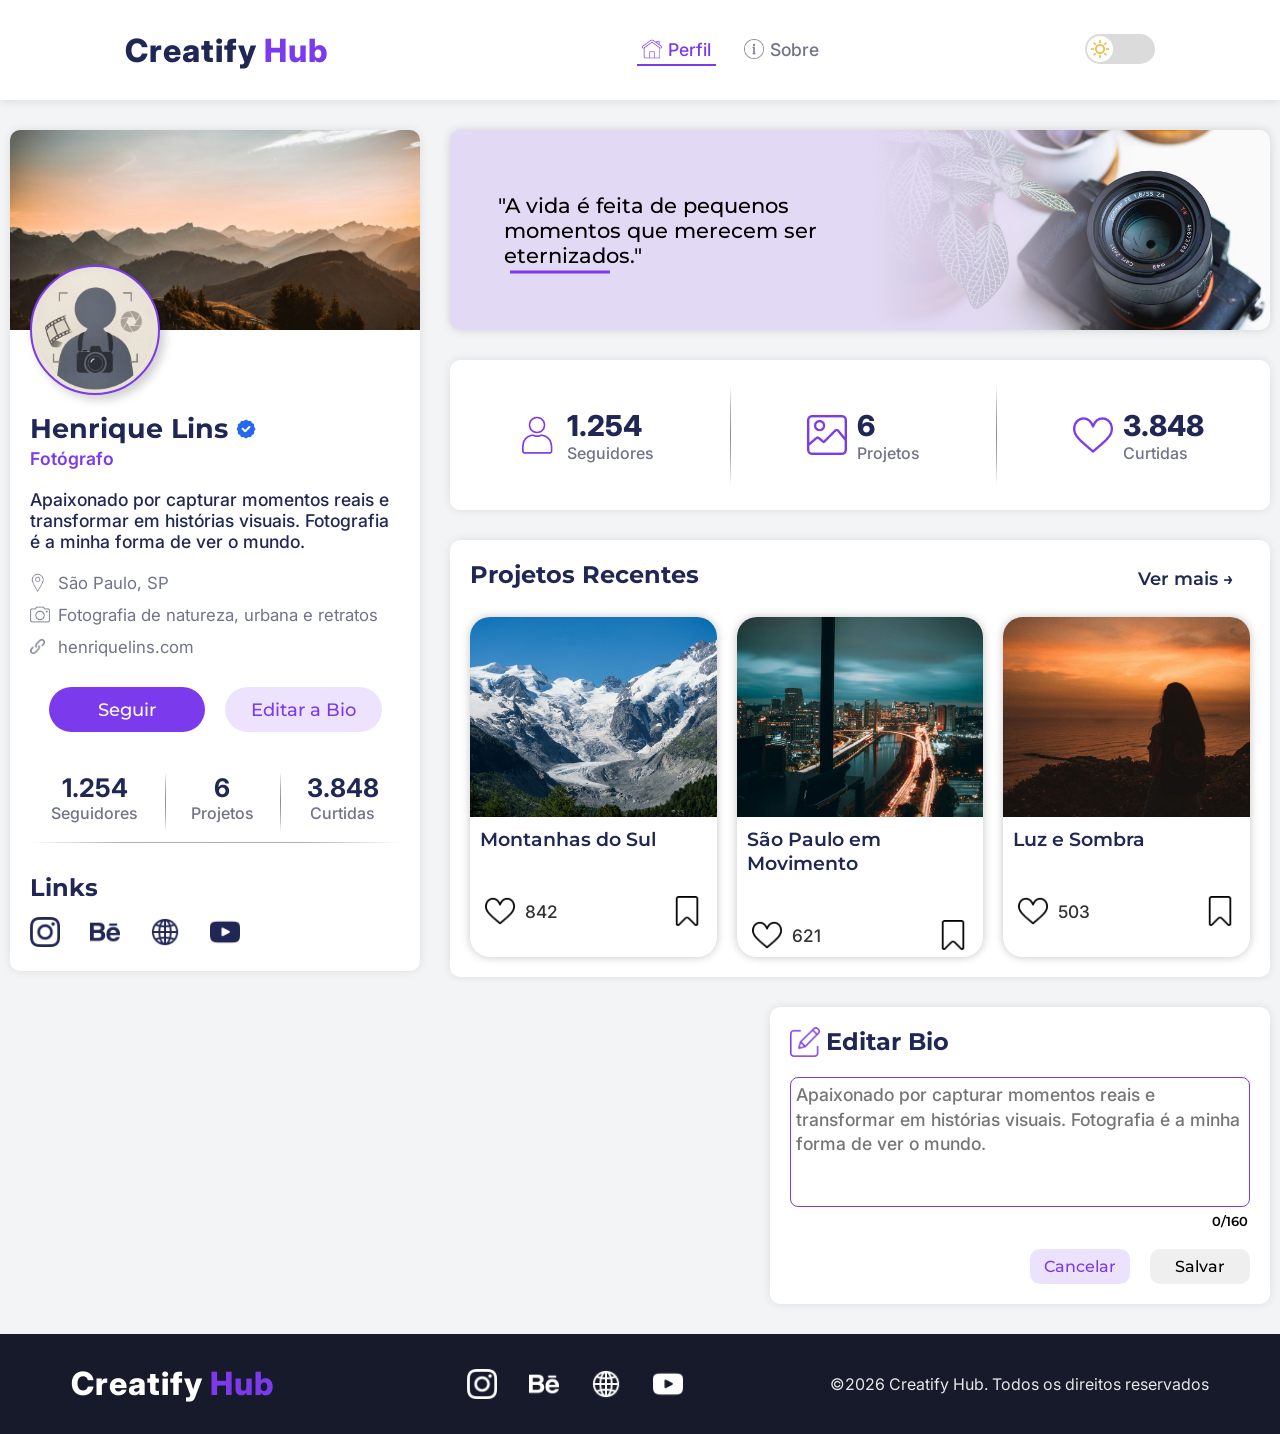
==== commit 8d64f726: "fix: adjust HTML images for dark mode" ====
--- a/index.html
+++ b/index.html
@@ -19,14 +19,24 @@
 
             <nav aria-label="Menu principal" class="menu">
                 <ul>
-                    <li><a href="index.html" class="ativ"><img src="assets/icons/home.png" alt="" class="img-menu"><img src="assets/icons/home-hover.png" alt="" class="img-hover">Perfil</a></li>
-
-                    <li><a href="pages/sobre.html" ><img src="assets/icons/sobre.png" alt="" class="img-menu"><img src="assets/icons/sobre-hover.png" alt="" class="img-hover">Sobre</a></li>
+                    <li>
+                        <a href="index.html" class="ativ">
+                            <img src="assets/icons/home.png" alt="" class="img-menu">
+                            <img src="assets/icons/home-hover.png" alt="" class="img-hover">Perfil
+                     </a>
+                    </li>
+
+                    <li>
+                        <a href="pages/sobre.html">
+                            <img src="assets/icons/sobre.png" alt="" class="img-menu">
+                            <img src="assets/icons/sobre-hover.png" alt="" class="img-hover">Sobre
+                        </a>
+                    </li>
                 </ul>
             </nav>
 
             <div>
-                <button id="troca-tema" onclick="mudar()">
+                <button id="troca-tema" aria-label="Modo escuro" onclick="mudar()">
                     <span class="bolinha">
                         <img src="assets/icons/tema-claro.png" alt="" id="tema-img" class="tema-claro">
                         <img src="assets/icons/tema-escuro.png" alt="" id="tema-img" class="tema-escuro">
@@ -180,22 +190,22 @@
                     <h2 id="titulo-links">Links</h2>
                     <ul>
                         <li><a href="#!">
-                            <img src="assets/icons/instagram.png" alt="Acessar Instagram" class="rede-img">
+                            <img id="instagram" src="assets/icons/instagram.png" alt="Acessar Instagram" class="rede-img">
                             <img src="assets/icons/instagram-hover.png" alt="" class="rede-hover">
                         </a></li>
 
                         <li><a href="#!">
-                            <img src="assets/icons/behance.png" alt="Acessar Behance" class="rede-img">
+                            <img id="behance" src="assets/icons/behance.png" alt="Acessar Behance" class="rede-img">
                             <img src="assets/icons/behance-hover.png" alt="" class="rede-hover">
                         </a></li>
 
                         <li><a href="#!">
-                            <img src="assets/icons/internet.png" alt="Acessar Site pessoal" class="rede-img">
+                            <img id="site-pessoal" src="assets/icons/internet.png" alt="Acessar Site pessoal" class="rede-img">
                             <img src="assets/icons/internet-hover.png" alt="" class="rede-hover">
                         </a></li>
 
                         <li><a href="#!">
-                            <img src="assets/icons/youtube.png" alt="Acessar YouTube" class="rede-img">
+                            <img id="youtube" src="assets/icons/youtube.png" alt="Acessar YouTube" class="rede-img">
                             <img src="assets/icons/youtube-hover.png" alt="" class="rede-hover">
                         </a></li>
                     </ul>
@@ -367,14 +377,14 @@
             </div>
 
             <div class="editar-bio">
-                <h2 id="edt"><img src="assets/icons/editar.png" alt="">Editar Bio</h2>
+                <h2 id="edt"><img src="assets/icons/editar.png" alt="" id="imagem-editar">Editar Bio</h2>
                 <form action="">
                     <textarea aria-labelledby="edt" id="trocar-bio" name="trocar-bio" rows="4" maxlength="160" placeholder=""></textarea>
                     <p class="cont-princi"><span id="contador-principal">0</span>/160</p>
 
                     <div class="botoes-bio">
                         <button type="reset" class="btn-biografia btn-cancela">Cancelar</button>
-                        <button type="button" class="btn-biografia btn-salvar" onclick="trocar()">Salvar</button>
+                        <button type="button" class="btn-biografia butn-salvar" onclick="trocar()">Salvar</button>
                     </div>
                 </form>
             </div>
@@ -408,6 +418,7 @@
         </section>
     </footer>
 
+    <script src="../assets/js/tema.js"></script>
     <script src="assets/js/script.js"></script>
     <script src="assets/js/sobre.js"></script>
 </body>
--- a/assets/css/style.css
+++ b/assets/css/style.css
@@ -1,6 +1,8 @@
 @charset "UTF-8";
 @import url('variables.css');
-
+@import url('dark.css');
+
+/* ========== Inicio do estilo global ========== */
 *{
     padding: 0;
     margin: 0;
@@ -70,6 +72,8 @@
     border-radius: 10px;
     border: 3px solid var(--cor-fundo); 
 }
+/* ========== Fim do estilo global ========== */
+
 
 /* ========== Inicio do Menu da pagina ========== */
 header{
@@ -171,6 +175,62 @@
 a.ativ .img-menu{
     display: none;
 }
+
+#troca-tema{
+    cursor: pointer;
+    width: 70px;
+    height: 30px;
+    border: none;
+    background-color: #dbdbdb;
+    border-radius: 30px;
+    padding: 2px;
+}
+
+#tema-img{
+    display: block;
+    max-width: 20px;
+    position: absolute;
+    transition: opacity .3s ease-in-out;
+}
+
+#troca-tema:focus-visible{
+    outline: 2px solid var(--cor-primaria);
+    outline-offset: 5px;
+}
+
+.bolinha{
+    position: relative;
+    display: flex;
+    align-items: center;
+    justify-content: center;
+    background-color: var(--cor-fundo-branco);
+    height: 26px;
+    width: 26px;
+    border-radius: 50%;
+    transition: transform .5s ease-in-out, background-color .3s ease-in;
+}
+
+.bolinha.deslizar{
+    background-color: var(--cor-dark-primaria);
+    transform: translateX(40px);
+}
+
+.tema-claro{
+    opacity: 1;
+}
+
+.tema-escuro{
+    opacity: 0;
+}
+
+.bolinha.deslizar .tema-claro{
+    opacity: 0;
+}
+
+.bolinha.deslizar .tema-escuro{
+    opacity: 1;
+}
+
 /* ========== Fim do Menu da pagina ========== */
 
 
@@ -832,7 +892,6 @@
 .editar-bio textarea{
     width: 100%;
     height: 130px;
-    
     resize: none;
     font-size: 1.1rem;
     font-family: var(--fonte-texto);
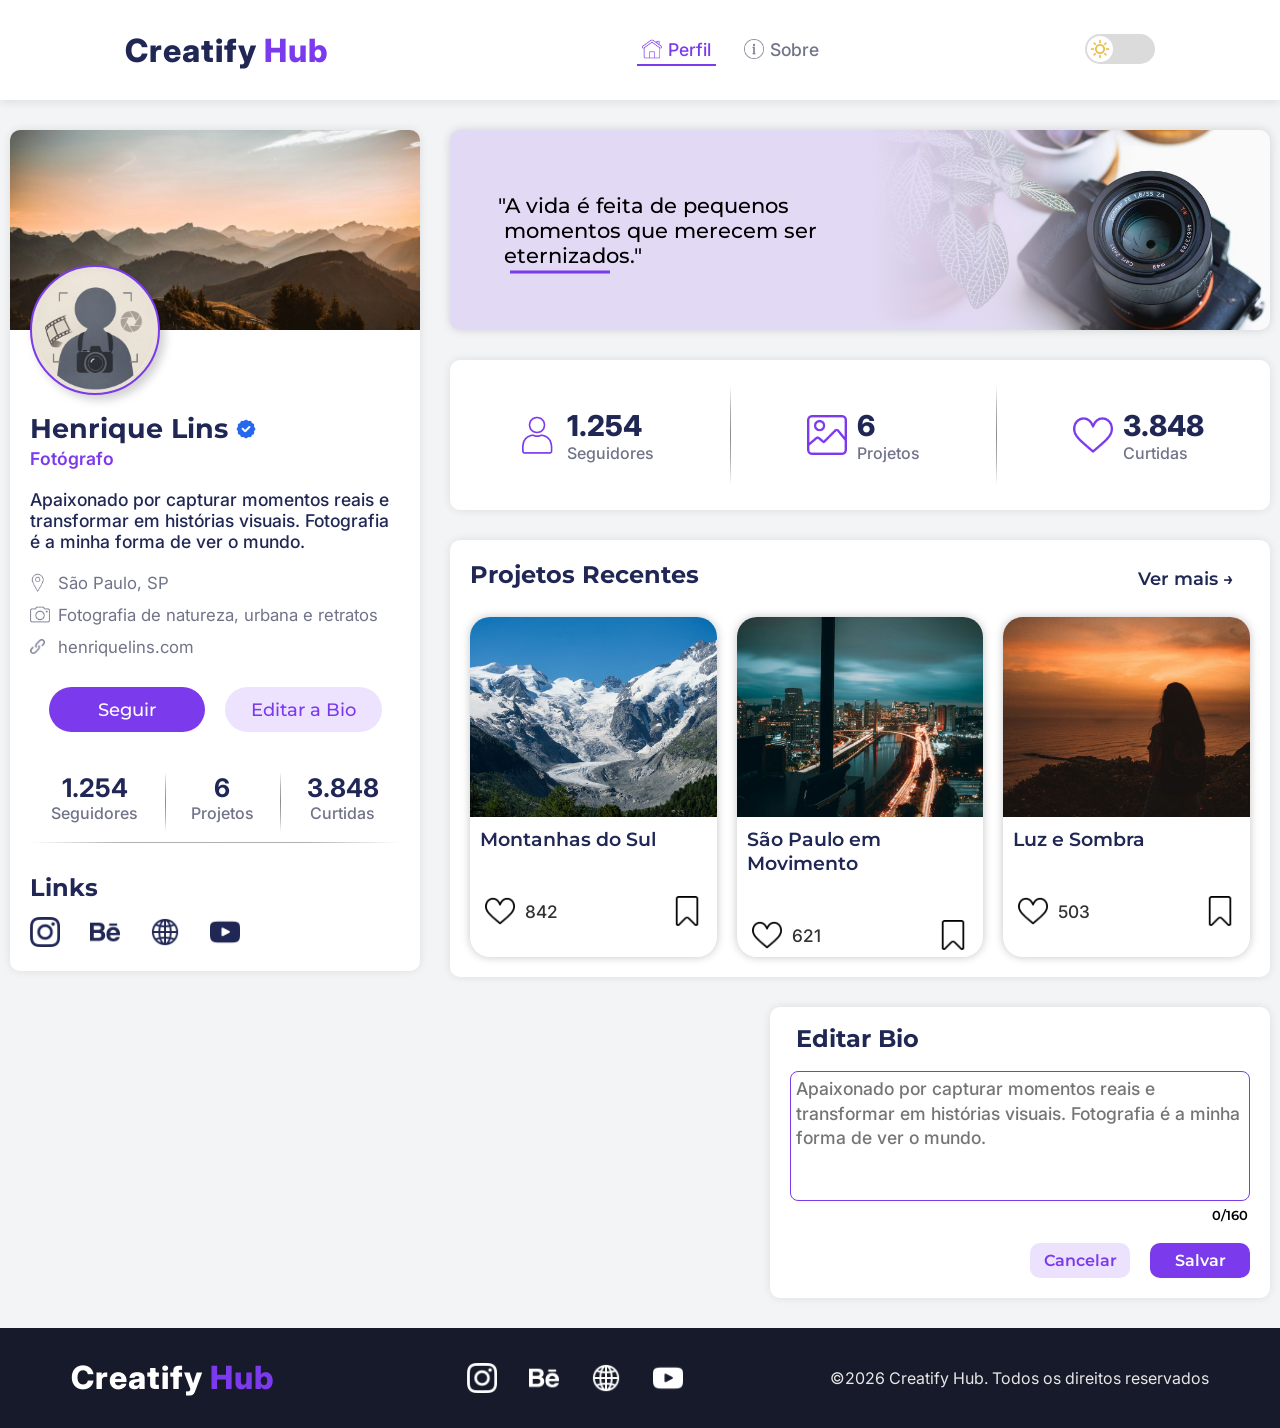
==== commit 45f04769: "fix: correct dark mode script path on profile page" ====
--- a/index.html
+++ b/index.html
@@ -418,7 +418,7 @@
         </section>
     </footer>
 
-    <script src="../assets/js/tema.js"></script>
+    <script src="assets/js/tema.js"></script>
     <script src="assets/js/script.js"></script>
     <script src="assets/js/sobre.js"></script>
 </body>
--- a/assets/css/style.css
+++ b/assets/css/style.css
@@ -591,7 +591,6 @@
     border: 2px solid var(--cor-primaria);
     border-radius: 5px;
     padding: 8px 5px;
-
     font-family: var(--fonte-texto);
     transition: border .4s, border-radius .4s, box-shadow .4s;
 }
@@ -900,7 +899,7 @@
     line-height: 1.4;
     border: 1px solid var(--cor-primaria);
     border-radius: 8px;
-    transition: border .3s, border-radius .3s;
+    transition: border .3s, border-radius .3s, box-shadow .3s;
 }
 
 .cont-princi{
@@ -923,7 +922,7 @@
 .btn-biografia{
     font-family: var(--fonte-titulo);
     font-size: 1rem;
-    font-weight: 500;
+    font-weight: 600;
     cursor: pointer;
     width: 100px;
     padding: 8px;
@@ -936,7 +935,7 @@
     color: var(--cor-primaria);
 }
 
-.btn-salvar{
+.butn-salvar{
     background-color: var(--cor-primaria);
     color: var(--cor-fundo-branco);
 }
@@ -958,7 +957,7 @@
 #container-sobre p{
     font-size: 1.1rem;
     font-weight: 500;
-    color: var(--cor-texto-clara);
+    color: #6b6d82;
 }
 
 .global-span{
@@ -1163,7 +1162,6 @@
     align-items: center;
     justify-content: center;
     margin: 20px 0 10px 0;
-    color: var(--cor-fundo-branco);
     background-color: var(--cor-primaria);
     width: 40px;
     height: 40px;
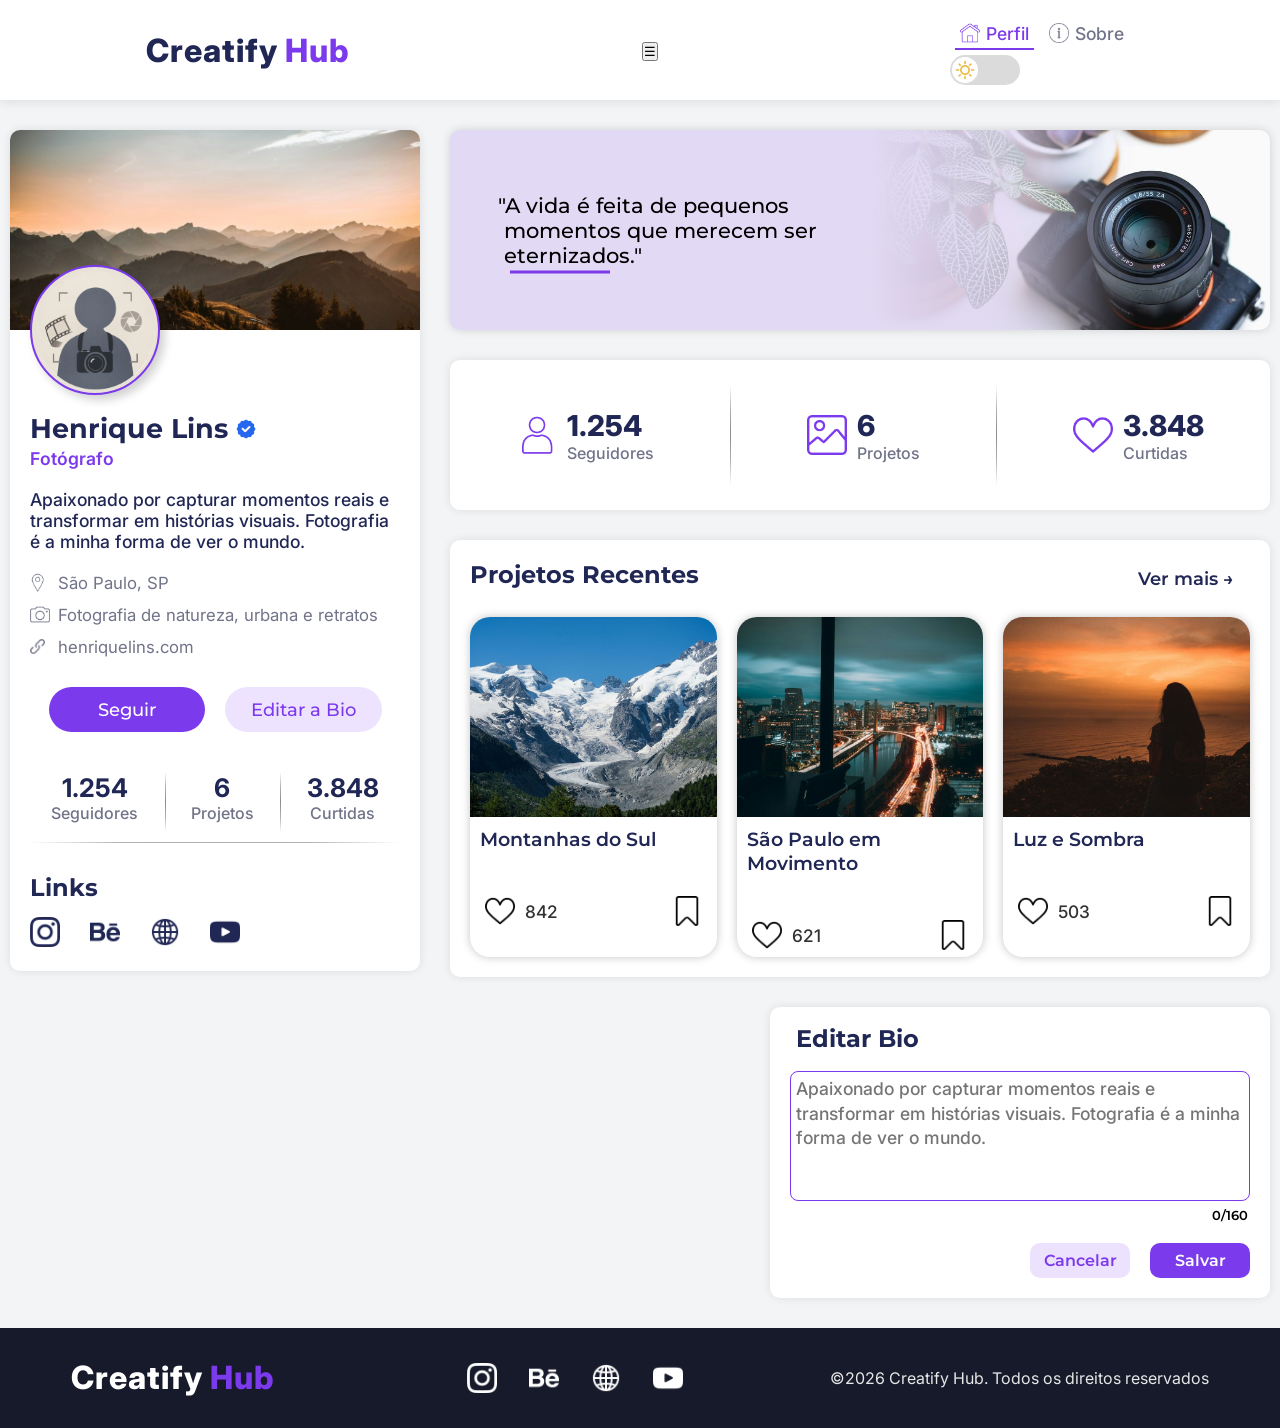
==== commit 2d3283e5: "feat: add hamburger menu structure to profile page" ====
--- a/index.html
+++ b/index.html
@@ -4,44 +4,50 @@
     <meta charset="UTF-8">
     <meta name="viewport" content="width=device-width, initial-scale=1.0">
     <link rel="stylesheet" href="assets/css/style.css">
+    <link rel="stylesheet" href="assets/css/responsivo.css">
     <title>Perfil</title>
 </head>
 <body>
     <header>
         <section id="container-menu">
-            <div class="logo-menu">
-                <div class="logo-menu-img">
-                </div>
-                <div class="logo-menu-txt">
-                    <p>Creatify <span>Hub</span></p>
-                </div>
-            </div>
-
-            <nav aria-label="Menu principal" class="menu">
-                <ul>
-                    <li>
-                        <a href="index.html" class="ativ">
-                            <img src="assets/icons/home.png" alt="" class="img-menu">
-                            <img src="assets/icons/home-hover.png" alt="" class="img-hover">Perfil
-                     </a>
-                    </li>
-
-                    <li>
-                        <a href="pages/sobre.html">
-                            <img src="assets/icons/sobre.png" alt="" class="img-menu">
-                            <img src="assets/icons/sobre-hover.png" alt="" class="img-hover">Sobre
-                        </a>
-                    </li>
-                </ul>
-            </nav>
-
-            <div>
-                <button id="troca-tema" aria-label="Modo escuro" onclick="mudar()">
-                    <span class="bolinha">
-                        <img src="assets/icons/tema-claro.png" alt="" id="tema-img" class="tema-claro">
-                        <img src="assets/icons/tema-escuro.png" alt="" id="tema-img" class="tema-escuro">
-                    </span>
-                </button>
+            <div class="logo">
+                <div class="logo-menu">
+                    <div class="logo-menu-img">
+                    </div>
+                    <div class="logo-menu-txt">
+                        <p>Creatify <span>Hub</span></p>
+                    </div>
+                </div>
+            </div>
+
+            <div class="bt-me"><button id="btn-menu" onclick="menu()">☰</button></div>
+
+            <div class="reponsivo" id="menu-reponsivo">
+                <nav aria-label="Menu principal" class="menu">
+                    <ul>
+                        <li>
+                            <a href="index.html" class="ativ">
+                                <img src="assets/icons/home.png" alt="" class="img-menu">
+                                <img src="assets/icons/home-hover.png" alt="" class="img-hover">Perfil
+                         </a>
+                        </li>
+                        <li>
+                            <a href="pages/sobre.html">
+                                <img src="assets/icons/sobre.png" alt="" class="img-menu">
+                                <img src="assets/icons/sobre-hover.png" alt="" class="img-hover">Sobre
+                            </a>
+                        </li>
+                    </ul>
+                </nav>
+
+                <div>
+                    <button id="troca-tema" aria-label="Modo escuro" onclick="mudar()">
+                        <span class="bolinha">
+                            <img src="assets/icons/tema-claro.png" alt="" id="tema-img" class="tema-claro">
+                            <img src="assets/icons/tema-escuro.png" alt="" id="tema-img" class="tema-escuro">
+                        </span>
+                    </button>
+                </div>
             </div>
         </section>
     </header>
--- a/assets/css/style.css
+++ b/assets/css/style.css
@@ -930,6 +930,11 @@
     border: none;
 }
 
+.btn-biografia:focus-visible{
+    outline: 2px solid var(--cor-primaria);
+    outline-offset: 4px;
+}
+
 .btn-cancela{
     background-color: #7c3aed25;
     color: var(--cor-primaria);
@@ -1077,7 +1082,6 @@
     width: 80px;
     height: 80px;
     border-radius: 50%;
-
 }
 
 .func-img img{
--- a/assets/css/responsivo.css
+++ b/assets/css/responsivo.css
@@ -0,0 +1,119 @@
+@charset "UTF-8";
+
+/* Tablet */
+@media (max-width: 1032px) {
+    /* ========== Inicio do estilo global ========== */
+    .menu a, #troca-tema, #link-projeto, #btn-seguir, #btn-bio, .redes a, .botao-fechar, #salva, #btn-ver, .curti-favorito button, .btn-biografia{
+        cursor: none;
+    }
+    /* ========== Fim do estilo global ========== */
+
+
+    /* ========== Inicio da pagina perfil ========== */
+    #container-perfil{
+        flex-wrap: wrap;
+    }
+
+    .informacoes-perfil{
+        padding: 15px;
+    }
+
+    #btn-seguir, #btn-bio{
+        max-width: 250px;
+    }
+
+    .projeto{
+        padding: 15px;
+    }
+
+    .cards{
+        grid-template-columns: repeat(2,1fr);
+    }
+    /* ========== Fim da pagina perfil ========== */
+
+
+    /* ========== Inico da pagina sobre ========== */
+    .hero-txt{
+        flex: 1;
+    }
+
+    .hero-img{
+        margin: auto 0;
+        flex: 1;
+    }
+
+    .hero-img img{
+        max-width: 350px;
+    }
+
+    .cards-sobre{
+        flex-direction: column;
+        align-items: flex-start;
+        padding: 20px;
+    }
+
+    .func {
+        flex: 1;
+    }
+
+    /* ========== Fim da pagina sobre ========== */
+    *{
+        outline: 1px solid re;
+    }
+
+    /* ========== Inicio do Rodape da pagina ========== */
+    .copy{
+        margin-top: 10px;
+        flex: 0 0 100%;
+    }
+    /* ========== Fim do Rodape da pagina ========== */
+}
+
+/* Celular */
+@media (max-width: 767px) {
+    /* ========== Inicio da pagina perfil ========== */
+    #container-perfil{
+        padding: 0;
+    }
+
+    .cards{
+        grid-template-columns: repeat(1,1fr);
+    }
+
+    .perfil{
+        width: 100%;
+    }
+
+    .frase-img, .seguidores{
+        display: none;
+    }
+    /* ========== Fim da pagina perfil ========== */
+
+
+    /* ========== Inico da pagina sobre ========== */
+    #container-sobre{
+        padding: 0;
+    }
+
+    .hero-sobre{
+        padding: 10px;
+    }
+
+    .hero-img{
+        display: none;
+    }
+
+    .info-sobre{
+        flex-wrap: wrap;
+        gap: 40px;
+    }
+
+    .card-comu{
+        width: 100%;
+    }
+
+    .func-divisor{
+        display: none;
+    }
+    /* ========== Fim da pagina sobre ========== */
+}
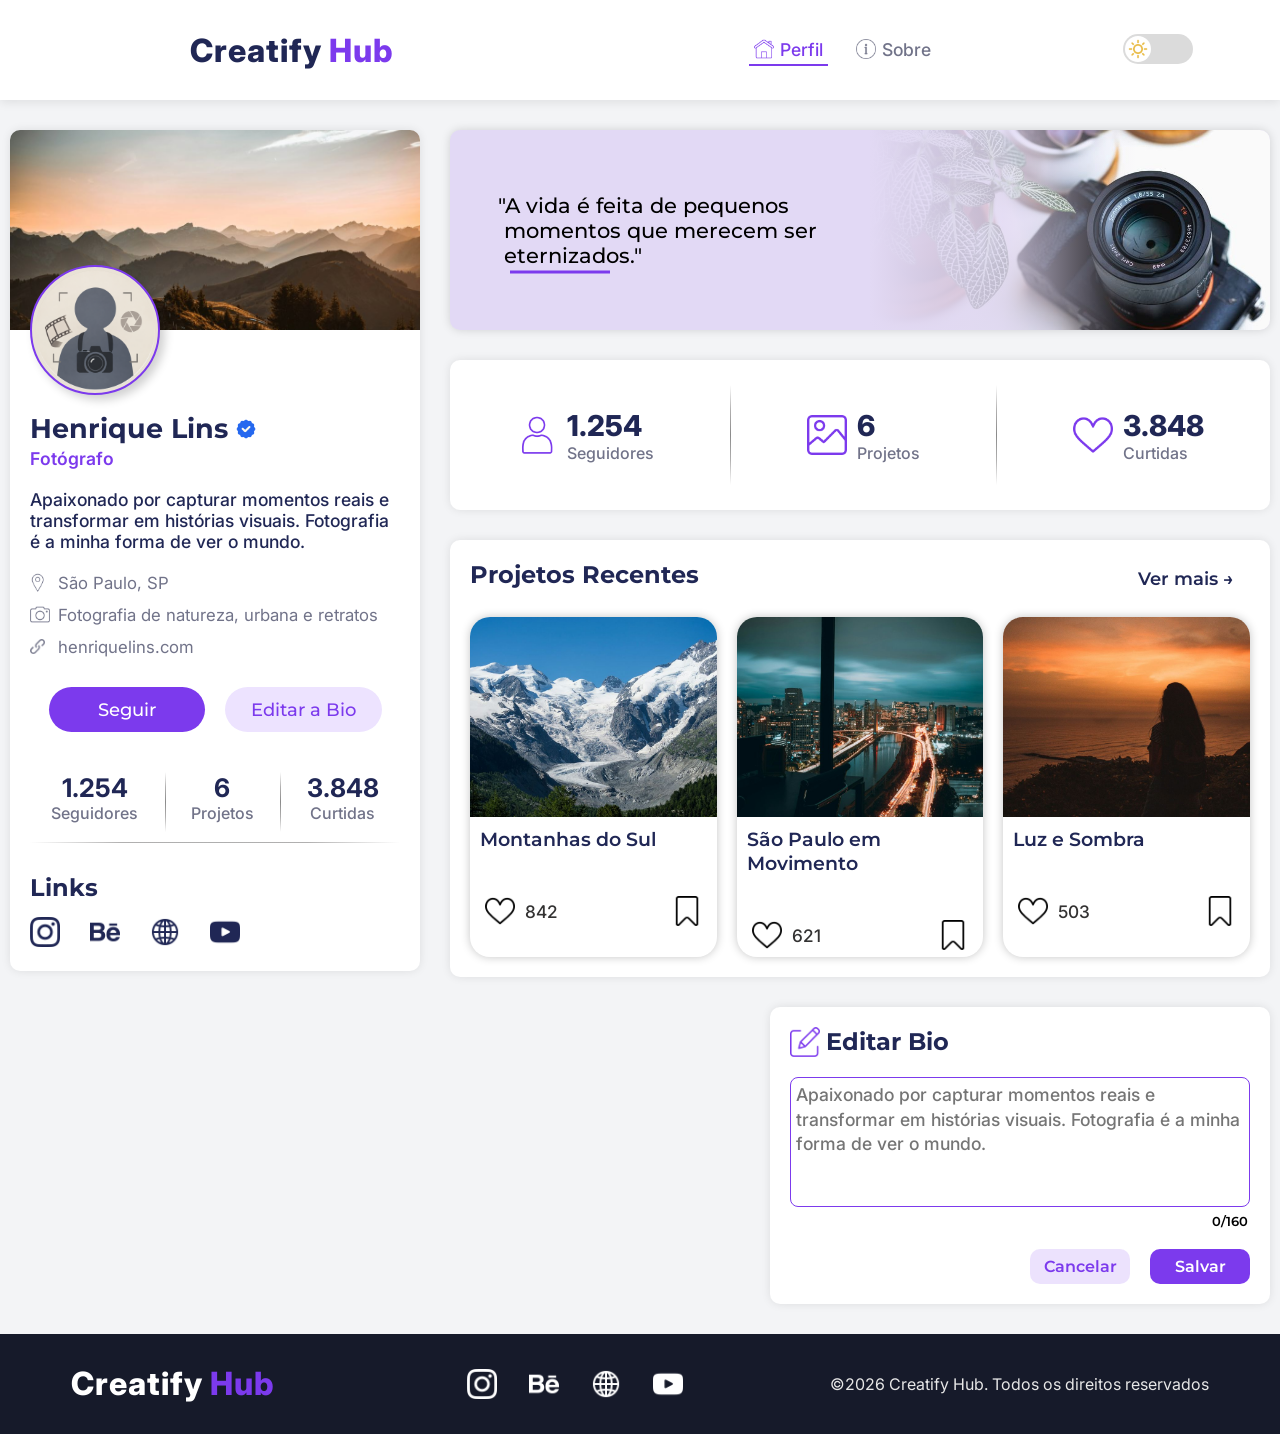
==== commit 47da0395: "feat: add logo and favicon to profile page" ====
--- a/index.html
+++ b/index.html
@@ -3,6 +3,7 @@
 <head>
     <meta charset="UTF-8">
     <meta name="viewport" content="width=device-width, initial-scale=1.0">
+    <link rel="shortcut icon" href="assets/img/logo-favicon.png" type="image/x-icon">
     <link rel="stylesheet" href="assets/css/style.css">
     <link rel="stylesheet" href="assets/css/responsivo.css">
     <title>Perfil</title>
@@ -13,6 +14,8 @@
             <div class="logo">
                 <div class="logo-menu">
                     <div class="logo-menu-img">
+                        <img src="assets/img/logo1.png" alt="" class="logo-img1">
+                        <img src="assets/img/logo2.png" alt="" class="logo-img2">
                     </div>
                     <div class="logo-menu-txt">
                         <p>Creatify <span>Hub</span></p>
@@ -402,7 +405,7 @@
         <section class="rodape">
             <div class="logo-rodape">
                 <div class="logo-rodape-img">
-
+                    <img src="assets/img/logo2.png" alt="">
                 </div>
                 <div class="logo-rodape-txt">
                     <p>Creatify <span>Hub</span></p>
--- a/assets/css/style.css
+++ b/assets/css/style.css
@@ -94,10 +94,28 @@
     align-items: center;
     justify-content: space-around;
     flex-flow: row wrap;
+    gap: 10px;
+}
+
+#btn-menu{
+    display: none;
 }
 
 .logo-menu-txt {
     color: var(--cor-texto-escuro);
+}
+
+.logo{
+    display: flex;
+    justify-content: space-around;
+    flex: 1;
+}
+
+.reponsivo{
+    display: flex;
+    align-items: center;
+    justify-content: space-around;
+    flex: 1;
 }
 
 .menu{
@@ -230,7 +248,6 @@
 .bolinha.deslizar .tema-escuro{
     opacity: 1;
 }
-
 /* ========== Fim do Menu da pagina ========== */
 
 
@@ -386,7 +403,7 @@
 #btn-seguir, #btn-bio{
     flex: 1;
     border: none;
-    padding: 12px;
+    padding: 12px 0;
     font-size: 1.1rem;
     font-weight: 500;
     border-radius: 50px;
--- a/assets/css/responsivo.css
+++ b/assets/css/responsivo.css
@@ -18,8 +18,12 @@
         padding: 15px;
     }
 
+    .botoes-perfil{
+        max-width: 100%;
+    }
+
     #btn-seguir, #btn-bio{
-        max-width: 250px;
+        max-width: 210px;
     }
 
     .projeto{
@@ -57,9 +61,6 @@
     }
 
     /* ========== Fim da pagina sobre ========== */
-    *{
-        outline: 1px solid re;
-    }
 
     /* ========== Inicio do Rodape da pagina ========== */
     .copy{
@@ -71,6 +72,70 @@
 
 /* Celular */
 @media (max-width: 767px) {
+    /* ========== Inicio do Menu da pagina ========== */
+    #container-menu{
+        padding: 10px;
+        flex-wrap: wrap;
+        justify-content: space-between;
+    }
+
+    .logo{
+        flex: 2;
+        justify-content: left;
+    }
+
+    .bt-me{
+        display: flex;
+        justify-content: flex-end;
+        align-items: flex-start;
+    }
+
+    .menu ul{
+        flex-direction: column;
+        align-items: center;
+        gap: 20px;
+    }
+
+    a.ativ{
+        color: var(--cor-primaria);
+        border-bottom: 2px solid var(--cor-primaria);
+    }
+
+    #btn-menu{
+        display: block;
+        margin-left: auto;
+        width: 35px;
+        height: 35px;
+        line-height: 1;
+        font-size: 1.3rem;
+        font-weight: 500;
+        background-color: var(--cor-primaria);
+        color: var(--cor-fundo-branco);
+        border-radius: 10px;
+        border: none;
+    }
+
+    #btn-menu.ativo{
+        background-color: var(--cor-primaria-hover);
+    }
+
+    .reponsivo{
+        display: none;
+    }
+
+    .reponsivo.aberto{
+        display: flex;
+        flex-flow: column nowrap;
+        gap: 20px;
+        flex: 0 0 100%;
+        width: 100%;
+        max-width: 100%;
+        padding-bottom: 10px;
+    }
+
+    /* ========== Fim do Menu da pagina ========== */
+
+
     /* ========== Inicio da pagina perfil ========== */
     #container-perfil{
         padding: 0;
@@ -80,6 +145,31 @@
         grid-template-columns: repeat(1,1fr);
     }
 
+    .projeto-titulo{
+        flex-direction: column;
+        gap: 10px;
+    }
+
+    .frase-txt{
+        font-size: 1.1rem;
+    }
+
+    .frase-txt::before{
+        right: 45%;
+    }
+
+    .frase-txt.mover::before{
+        right: 53%;
+    }
+
+    #btn-ver{
+        width: 100%;
+        max-width: 110px;
+        text-align: left;
+        white-space: nowrap;
+        padding: 8px 0;
+    }
+
     .perfil{
         width: 100%;
     }
